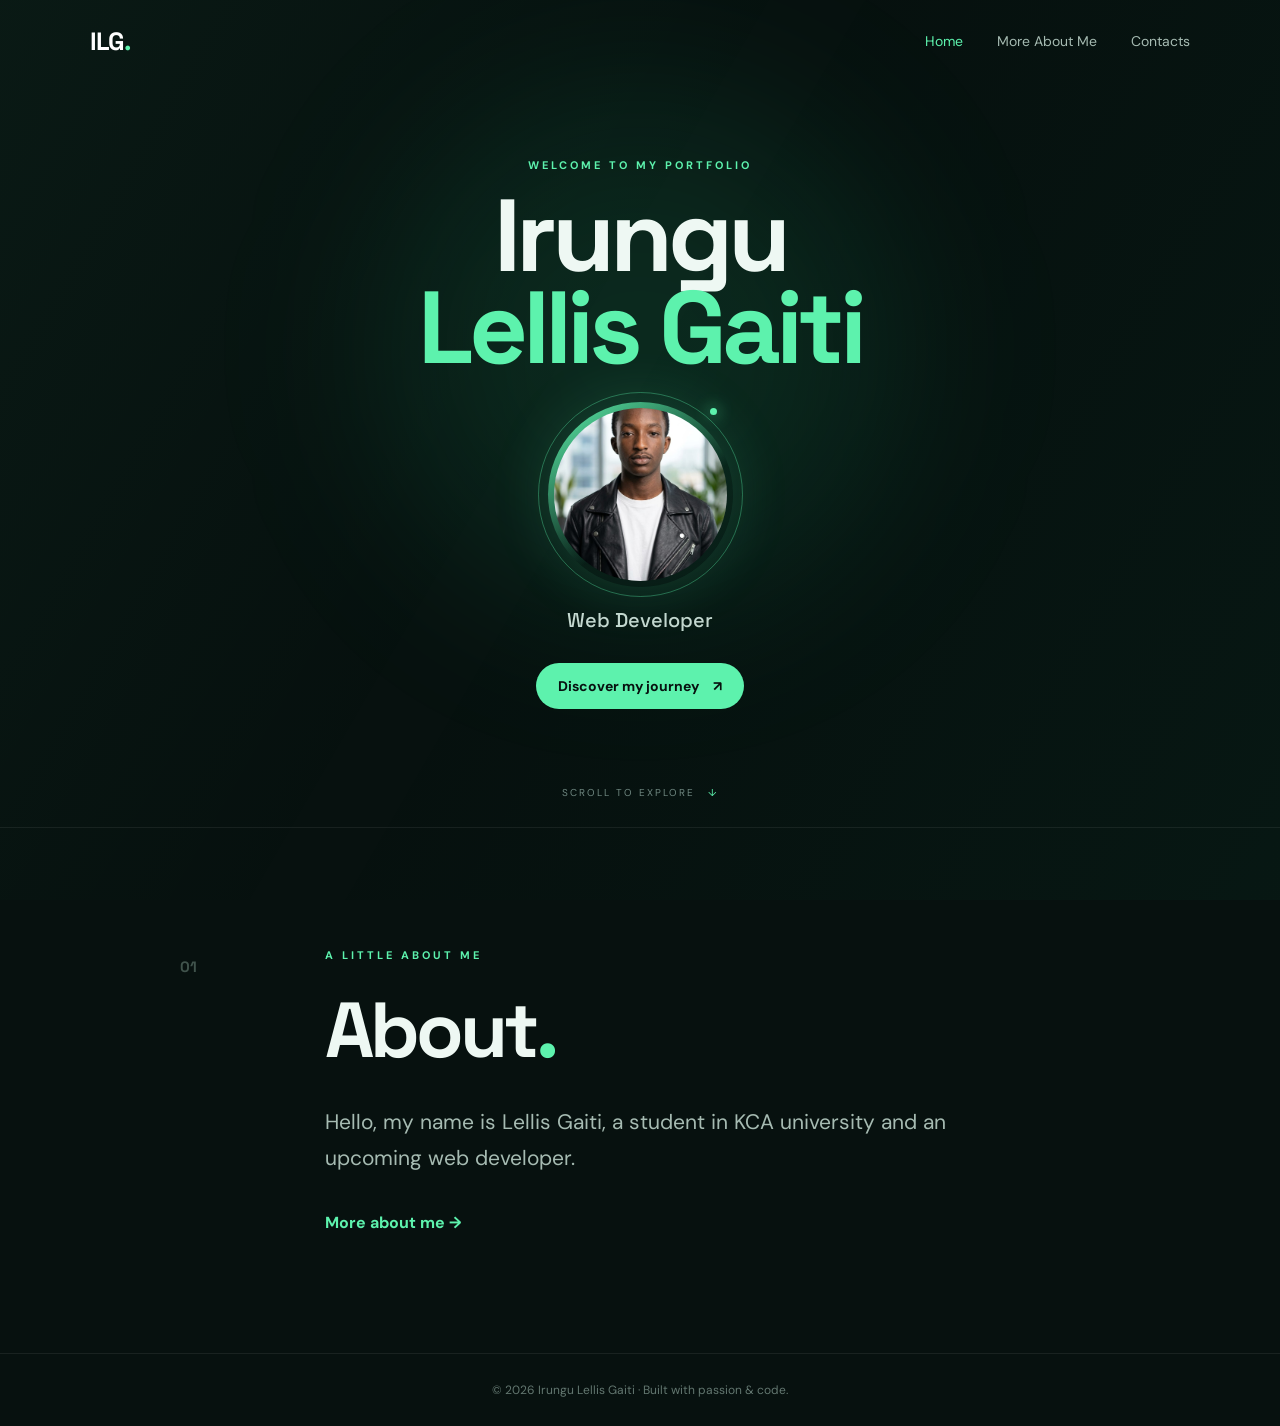
==== index.html @ d2a1b91d "first commit" ====
<!DOCTYPE html>
<html lang="en">
<head>
  <meta charset="UTF-8">
  <meta name="viewport" content="width=device-width, initial-scale=1.0">
  <title>Irungu Lellis Gaiti | Home</title>
  <link rel="stylesheet" href="home.css">
</head>
<body>
  <header class="navbar">
    <a class="brand" href="index.html">ILG<span>.</span></a>
    <nav>
      <a class="active" href="index.html">Home</a>
      <a href="about.html">More About Me</a>
      <a href="contact.html">Contacts</a>
    </nav>
  </header>

  <main>
    <section class="hero">
      <div class="hero-glow"></div>
      <div class="hero-content">
        <p class="eyebrow">WELCOME TO MY PORTFOLIO</p>
        <h1>Irungu<br><span>Lellis Gaiti</span></h1>
        <div class="profile-wrap">
          <div class="profile-ring"></div>
          <img src="profile.jpeg" alt="Profile picture of Irungu Lellis Gaiti"
               onerror="this.style.display='none'; this.parentElement.classList.add('placeholder');">
          <div class="placeholder-text">ILG</div>
        </div>
        <p class="role">Web Developer</p>
        <a class="cta" href="about.html">Discover my journey <span>↗</span></a>
      </div>
      <div class="scroll-note">SCROLL TO EXPLORE <span>↓</span></div>
    </section>

    <section class="about">
      <div class="section-number">01</div>
      <div>
        <p class="eyebrow">A LITTLE ABOUT ME</p>
        <h2>About<span>.</span></h2>
        <p class="about-text">Hello, my name is Lellis Gaiti, a student in KCA university and an upcoming web developer.</p>
        <a class="text-link" href="about.html">More about me →</a>
      </div>
    </section>
  </main>

  <footer>© 2026 Irungu Lellis Gaiti · Built with passion &amp; code.</footer>
</body>
</html>
---- home.css ----
@import url('https://fonts.googleapis.com/css2?family=DM+Sans:wght@400;500;700&family=Space+Grotesk:wght@500;600;700&display=swap');

:root{--bg:#07110f;--card:#0d1b18;--text:#eef8f3;--muted:#a6bbb2;--accent:#5df2ad;--accent2:#1fcf91}
*{box-sizing:border-box}html{scroll-behavior:smooth}body{margin:0;background:var(--bg);color:var(--text);font-family:'DM Sans',sans-serif;overflow-x:hidden}
body:before{content:"";position:fixed;inset:0;background:linear-gradient(120deg,rgba(93,242,173,.04),transparent 45%,rgba(31,207,145,.035));pointer-events:none}
.navbar{height:82px;display:flex;align-items:center;justify-content:space-between;padding:0 7%;position:absolute;top:0;left:0;right:0;z-index:10}
.brand{font:700 25px 'Space Grotesk';color:white;text-decoration:none;letter-spacing:-1px}.brand span,h1 span,h2 span{color:var(--accent)}
nav{display:flex;gap:34px}nav a{color:var(--muted);text-decoration:none;font-size:14px;transition:.25s}nav a:hover,nav a.active{color:var(--accent)}
.hero{min-height:92vh;position:relative;display:flex;align-items:center;justify-content:center;text-align:center;padding:110px 7% 70px;border-bottom:1px solid rgba(255,255,255,.07)}
.hero-glow{position:absolute;width:500px;height:500px;border-radius:50%;background:rgba(48,235,157,.11);filter:blur(90px);top:12%;left:50%;transform:translateX(-50%);z-index:-1}
.hero-content{position:relative}.eyebrow{color:var(--accent);font-size:11px;font-weight:700;letter-spacing:3px;margin:0 0 18px}
h1{font:700 clamp(52px,8vw,105px)/.9 'Space Grotesk';letter-spacing:-5px;margin:0 0 28px}
.profile-wrap{width:185px;height:185px;margin:0 auto 20px;border-radius:50%;position:relative;padding:6px;background:linear-gradient(145deg,var(--accent),transparent 60%);box-shadow:0 0 60px rgba(93,242,173,.16)}
.profile-wrap img,.placeholder-text{width:100%;height:100%;border-radius:50%;object-fit:cover;background:#14251f}
.placeholder-text{display:flex;align-items:center;justify-content:center;color:var(--accent);font:700 42px 'Space Grotesk';letter-spacing:-3px}.profile-wrap img+.placeholder-text{display:none}.profile-wrap.placeholder img{display:none}.profile-wrap.placeholder .placeholder-text{display:flex}
.profile-ring{position:absolute;inset:-10px;border:1px solid rgba(93,242,173,.35);border-radius:50%;animation:spin 12s linear infinite}.profile-ring:after{content:"";position:absolute;width:7px;height:7px;background:var(--accent);border-radius:50%;top:15px;right:25px;box-shadow:0 0 15px var(--accent)}
@keyframes spin{to{transform:rotate(360deg)}}
.role{font:500 20px 'Space Grotesk';color:#c5d8d0;margin:0 0 30px}.cta{display:inline-flex;align-items:center;gap:14px;color:#07110f;background:var(--accent);padding:14px 22px;border-radius:30px;text-decoration:none;font-weight:700;font-size:14px;transition:.25s}.cta:hover{transform:translateY(-3px);box-shadow:0 10px 30px rgba(93,242,173,.2)}
.scroll-note{position:absolute;bottom:28px;color:#6f8780;font-size:10px;letter-spacing:2px}.scroll-note span{color:var(--accent);margin-left:8px}
.about{max-width:1100px;margin:auto;padding:120px 7%;display:grid;grid-template-columns:100px 1fr;gap:45px}.section-number{color:#40534c;font:700 15px 'Space Grotesk';padding-top:9px}.about h2{font:700 clamp(46px,7vw,78px) 'Space Grotesk';letter-spacing:-4px;margin:0 0 25px}.about-text{max-width:700px;color:var(--muted);font-size:21px;line-height:1.7}.text-link{display:inline-block;margin-top:15px;color:var(--accent);text-decoration:none;font-weight:700}
footer{text-align:center;padding:28px 7%;border-top:1px solid rgba(255,255,255,.07);color:#637770;font-size:12px}
@media(max-width:650px){.navbar{padding:0 5%}nav{gap:13px}nav a{font-size:11px}.hero{min-height:88vh}.about{grid-template-columns:1fr;padding:80px 8%;gap:10px}.section-number{display:none}h1{letter-spacing:-3px}}
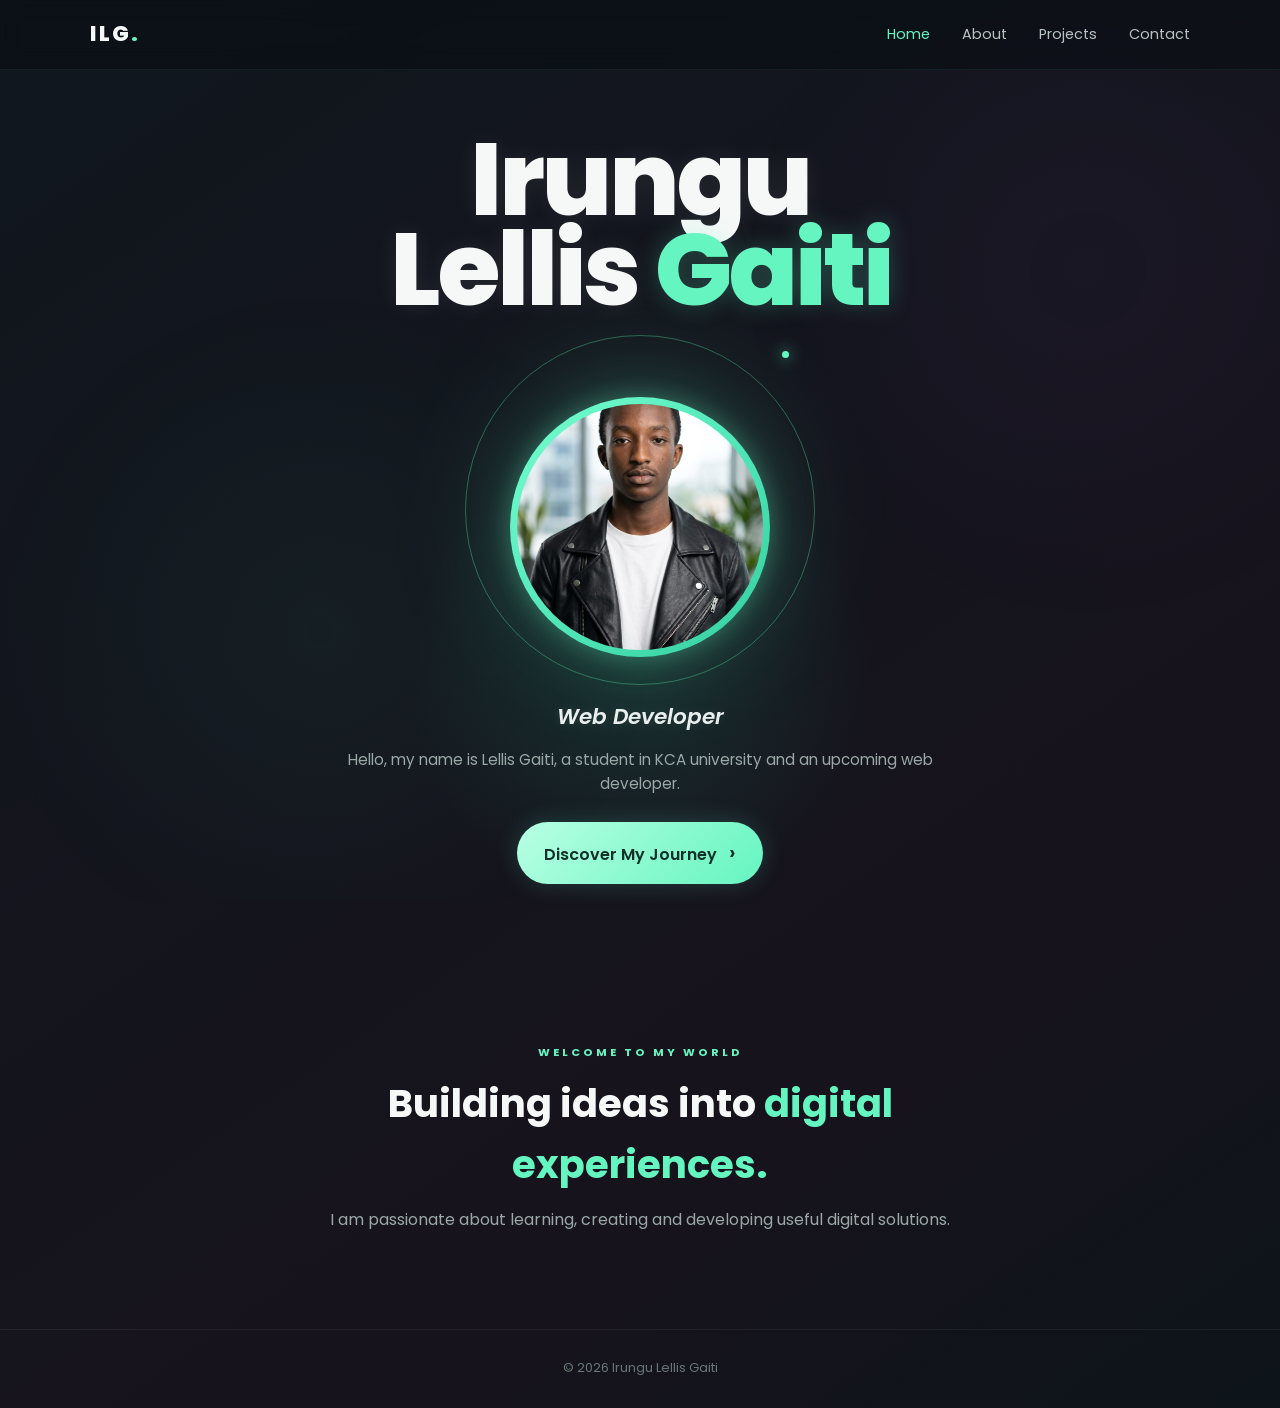
==== commit 060d8613: "second commit" ====
--- a/index.html
+++ b/index.html
@@ -1,50 +1,58 @@
 <!DOCTYPE html>
 <html lang="en">
+
 <head>
   <meta charset="UTF-8">
   <meta name="viewport" content="width=device-width, initial-scale=1.0">
   <title>Irungu Lellis Gaiti | Home</title>
-  <link rel="stylesheet" href="home.css">
+  <link rel="stylesheet" href="index.css">
 </head>
+
 <body>
-  <header class="navbar">
-    <a class="brand" href="index.html">ILG<span>.</span></a>
+  <header class="nav">
+    <div class="brand">ILG<span>.</span></div>
+    <button class="menu">☰</button>
     <nav>
       <a class="active" href="index.html">Home</a>
-      <a href="about.html">More About Me</a>
-      <a href="contact.html">Contacts</a>
+      <a href="about.html">About</a>
+      <a href="projects.html">Projects</a>
+      <a href="contact.html">Contact</a>
     </nav>
   </header>
 
-  <main>
+  <main class="home">
     <section class="hero">
-      <div class="hero-glow"></div>
-      <div class="hero-content">
-        <p class="eyebrow">WELCOME TO MY PORTFOLIO</p>
-        <h1>Irungu<br><span>Lellis Gaiti</span></h1>
-        <div class="profile-wrap">
-          <div class="profile-ring"></div>
-          <img src="profile.jpeg" alt="Profile picture of Irungu Lellis Gaiti"
-               onerror="this.style.display='none'; this.parentElement.classList.add('placeholder');">
-          <div class="placeholder-text">ILG</div>
+      <div class="name reveal">
+        <h1>Irungu</h1>
+        <h1>Lellis <span>Gaiti</span></h1>
+      </div>
+
+      <div class="portrait-area reveal">
+        <div class="glow"></div>
+
+        <div class="profile-wrap"></div>
+        <div class="profile-ring"></div>
+        <div class="portrait">
+          <img src="profile.jpeg" alt="Irungu Lellis Gaiti"
+            onerror="this.style.display='none';this.nextElementSibling.style.display='grid'">
+          <div class="initials">LG</div>
         </div>
-        <p class="role">Web Developer</p>
-        <a class="cta" href="about.html">Discover my journey <span>↗</span></a>
       </div>
-      <div class="scroll-note">SCROLL TO EXPLORE <span>↓</span></div>
+
+      <h2 class="role reveal">Web Developer</h2>
+      <p class="intro reveal">Hello, my name is Lellis Gaiti, a student in KCA university and an upcoming web developer.
+      </p>
+      <a class="hero-btn reveal" href="about.html">Discover My Journey <span>›</span></a>
     </section>
 
-    <section class="about">
-      <div class="section-number">01</div>
-      <div>
-        <p class="eyebrow">A LITTLE ABOUT ME</p>
-        <h2>About<span>.</span></h2>
-        <p class="about-text">Hello, my name is Lellis Gaiti, a student in KCA university and an upcoming web developer.</p>
-        <a class="text-link" href="about.html">More about me →</a>
-      </div>
+    <section class="home-about reveal">
+      <p class="label">WELCOME TO MY WORLD</p>
+      <h2>Building ideas into <span>digital experiences.</span></h2>
+      <p>I am passionate about learning, creating and developing useful digital solutions.</p>
     </section>
   </main>
+  <footer>© 2026 Irungu Lellis Gaiti</footer>
+  <script src="site.js"></script>
+</body>
 
-  <footer>© 2026 Irungu Lellis Gaiti · Built with passion &amp; code.</footer>
-</body>
-</html>
+</html>
--- a/index.css
+++ b/index.css
@@ -0,0 +1,532 @@
+@import url('https://fonts.googleapis.com/css2?family=Poppins:wght@300;400;500;600;700;800&display=swap');
+
+/* =========================
+   COLOR VARIABLES
+========================= */
+:root {
+  --bg: #111820;
+  --bg-dark: #0c1218;
+
+  --mint: #65f5c0;
+  --mint-dark: #39dca2;
+
+  --white: #f5f8f7;
+  --text-muted: #9aa8a7;
+}
+
+/* =========================
+   GENERAL STYLES
+========================= */
+* {
+  box-sizing: border-box;
+  margin: 0;
+  padding: 0;
+}
+
+html {
+  scroll-behavior: smooth;
+}
+
+body {
+  font-family: 'Poppins', sans-serif;
+  min-height: 100vh;
+  color: var(--white);
+  line-height: 1.6;
+
+  background:
+    radial-gradient(circle at 50% 48%,
+      rgba(50, 229, 170, 0.13),
+      transparent 24%),
+    linear-gradient(145deg,
+      #10171e,
+      #17131d 72%,
+      #0d141a);
+}
+
+/* Soft background lighting */
+body::before {
+  content: "";
+  position: fixed;
+  inset: 0;
+  pointer-events: none;
+
+  background:
+    radial-gradient(circle at 25% 70%,
+      rgba(57, 220, 162, 0.05),
+      transparent 30%),
+    radial-gradient(circle at 85% 30%,
+      rgba(121, 73, 160, 0.06),
+      transparent 28%);
+}
+
+/* =========================
+   NAVIGATION BAR
+========================= */
+.nav {
+  position: fixed;
+  top: 0;
+  left: 0;
+  right: 0;
+
+  height: 70px;
+  padding: 0 7%;
+
+  display: flex;
+  align-items: center;
+  justify-content: space-between;
+
+  z-index: 20;
+
+  background: rgba(10, 15, 20, 0.65);
+  backdrop-filter: blur(10px);
+
+  border-bottom: 1px solid rgba(101, 245, 192, 0.07);
+}
+
+/* Logo */
+.brand {
+  font-size: 1.35rem;
+  font-weight: 800;
+  letter-spacing: 2px;
+}
+
+.brand span {
+  color: var(--mint);
+}
+
+/* Navigation links */
+nav {
+  display: flex;
+  gap: 2rem;
+}
+
+nav a {
+  color: #b7c2c1;
+  text-decoration: none;
+  font-size: 0.9rem;
+
+  transition: color 0.3s ease;
+}
+
+nav a:hover,
+nav a.active {
+  color: var(--mint);
+}
+
+/* Mobile menu button */
+.menu {
+  display: none;
+
+  background: none;
+  border: none;
+
+  color: white;
+  font-size: 1.5rem;
+
+  cursor: pointer;
+}
+
+/* =========================
+   HOME SECTION
+========================= */
+.home {
+  padding-top: 70px;
+}
+
+/* Main hero area */
+.hero {
+  min-height: calc(100vh - 70px);
+
+  display: flex;
+  flex-direction: column;
+  align-items: center;
+  justify-content: center;
+
+  position: relative;
+  overflow: hidden;
+
+  text-align: center;
+  padding: 4rem 1.5rem;
+}
+
+/* =========================
+   NAME
+========================= */
+.name {
+  z-index: 2;
+  margin-bottom: 1.1rem;
+}
+
+.name h1 {
+  font-size: clamp(3.1rem, 8vw, 6.5rem);
+  font-weight: 800;
+
+  line-height: 0.88;
+  letter-spacing: -3px;
+
+  text-shadow: 0 0 25px rgba(255, 255, 255, 0.08);
+}
+
+.name h1:nth-child(2) {
+  color: var(--white);
+}
+
+.name h1 span {
+  color: var(--mint);
+
+  text-shadow:
+    0 0 24px rgba(101, 245, 192, 0.25);
+}
+
+/* =========================
+   PROFILE IMAGE
+========================= */
+.portrait-area {
+  width: 330px;
+  height: 330px;
+
+  position: relative;
+
+  display: grid;
+  place-items: center;
+
+  margin: 0.8rem 0;
+}
+
+/* Green glow behind the image */
+.glow {
+  position: absolute;
+
+  width: 260px;
+  height: 260px;
+
+  border-radius: 50%;
+
+  background: var(--mint);
+
+  filter: blur(65px);
+  opacity: 0.2;
+
+  animation: pulse 3s ease-in-out infinite;
+}
+
+/* Decorative rings around the profile */
+.orbit {
+  position: absolute;
+  border-radius: 50%;
+  pointer-events: none;
+}
+
+.orbit-one {
+  width: 258px;
+  height: 258px;
+  border: 2px solid rgba(101, 245, 192, 0.5);
+}
+
+.orbit-two {
+  width: 268px;
+  height: 268px;
+  border: 1px solid rgba(101, 245, 192, 0.3);
+  transform: rotate(25deg);
+}
+
+/* Profile picture */
+.portrait {
+  width: 260px;
+  height: 260px;
+
+  padding: 7px;
+
+  position: relative;
+  z-index: 2;
+
+  border-radius: 50%;
+
+  background: linear-gradient(135deg,
+      #75ffd0,
+      #32cfa0);
+
+  box-shadow:
+    0 0 25px rgba(101, 245, 192, 0.3),
+    0 0 70px rgba(101, 245, 192, 0.13);
+}
+
+.portrait img,
+.initials {
+  width: 100%;
+  height: 100%;
+
+  border-radius: 50%;
+
+  object-fit: cover;
+  background: #202a30;
+}
+
+/* Initials shown when no profile image exists */
+.initials {
+  display: none;
+
+  place-items: center;
+
+  color: var(--mint);
+  font-size: 4rem;
+  font-weight: 800;
+}
+
+/* =========================
+   PROFILE RING
+========================= */
+.profile-ring {
+  position: absolute;
+  inset: -10px;
+
+  border: 1px solid rgba(93, 242, 173, 0.35);
+  border-radius: 50%;
+
+  animation: spin 12s linear infinite;
+}
+
+
+/* Small glowing dot around the ring */
+.profile-ring::after {
+  content: "";
+
+  position: absolute;
+
+  width: 7px;
+  height: 7px;
+
+  top: 15px;
+  right: 25px;
+
+  background: var(--mint);
+
+  border-radius: 50%;
+
+  box-shadow:
+    0 0 15px var(--mint);
+}
+
+/* =========================
+   JOB TITLE
+========================= */
+.role {
+  margin: 0.8rem 0;
+
+  color: #e9eeee;
+
+  font-size: 1.35rem;
+  font-weight: 600;
+  font-style: italic;
+
+  text-shadow:
+    0 0 14px rgba(255, 255, 255, 0.1);
+}
+
+/* Introduction text */
+.intro {
+  max-width: 620px;
+
+  color: var(--text-muted);
+
+  font-size: 0.95rem;
+}
+
+/* =========================
+   MAIN BUTTON
+========================= */
+.hero-btn {
+  margin-top: 1.6rem;
+
+  padding: 0.9rem 1.7rem;
+
+  display: inline-block;
+
+  border-radius: 50px;
+
+  background: linear-gradient(135deg,
+      #b8ffe4,
+      #65f5c0);
+
+  color: #123029;
+
+  text-decoration: none;
+  font-weight: 600;
+
+  box-shadow:
+    0 0 25px rgba(101, 245, 192, 0.18);
+
+  transition: 0.35s ease;
+}
+
+.hero-btn span {
+  margin-left: 0.5rem;
+  font-size: 1.3rem;
+}
+
+.hero-btn:hover {
+  transform: translateY(-4px);
+
+  box-shadow:
+    0 0 35px rgba(101, 245, 192, 0.32);
+}
+
+/* =========================
+   ABOUT PREVIEW
+========================= */
+.home-about {
+  max-width: 800px;
+
+  margin: 0 auto;
+  padding: 6rem 2rem;
+
+  text-align: center;
+}
+
+.label {
+  color: var(--mint);
+
+  font-size: 0.7rem;
+  font-weight: 700;
+
+  letter-spacing: 3px;
+}
+
+.home-about h2 {
+  margin: 0.7rem 0;
+
+  font-size: 2.4rem;
+}
+
+.home-about h2 span {
+  color: var(--mint);
+}
+
+.home-about p:last-child {
+  color: var(--text-muted);
+}
+
+/* =========================
+   FOOTER
+========================= */
+footer {
+  padding: 1.8rem;
+
+  text-align: center;
+
+  color: #697675;
+
+  font-size: 0.8rem;
+
+  border-top: 1px solid rgba(255, 255, 255, 0.06);
+}
+
+/* =========================
+   ANIMATIONS
+========================= */
+.reveal {
+  opacity: 0;
+
+  transform: translateY(18px);
+
+  animation:
+    appear 0.9s ease forwards;
+}
+
+.reveal:nth-child(2) {
+  animation-delay: 0.12s;
+}
+
+.reveal:nth-child(3) {
+  animation-delay: 0.22s;
+}
+
+.reveal:nth-child(4) {
+  animation-delay: 0.32s;
+}
+
+.reveal:nth-child(5) {
+  animation-delay: 0.42s;
+}
+
+@keyframes appear {
+  to {
+    opacity: 1;
+    transform: none;
+  }
+}
+
+@keyframes pulse {
+  50% {
+    transform: scale(1.08);
+    opacity: 0.28;
+  }
+}
+
+@keyframes spin {
+  from {
+    transform: rotate(0deg);
+  }
+
+  to {
+    transform: rotate(360deg);
+  }
+}
+
+/* =========================
+   MOBILE DESIGN
+========================= */
+@media (max-width: 700px) {
+
+  .nav {
+    padding: 0 5%;
+  }
+
+  .menu {
+    display: block;
+  }
+
+  nav {
+    display: none;
+
+    position: absolute;
+    top: 70px;
+    left: 0;
+    right: 0;
+
+    flex-direction: column;
+    gap: 0;
+
+    padding: 1rem 7%;
+
+    background: #10171e;
+
+    border-bottom:
+      1px solid rgba(101, 245, 192, 0.1);
+  }
+
+  nav.open {
+    display: flex;
+  }
+
+  nav a {
+    padding: 0.7rem 0;
+  }
+
+  .name h1 {
+    font-size: 3.4rem;
+  }
+
+  .portrait-area {
+    transform: scale(0.82);
+    margin: -0.4rem 0;
+  }
+
+  .intro {
+    font-size: 0.88rem;
+  }
+
+  .home-about h2 {
+    font-size: 1.8rem;
+  }
+}
